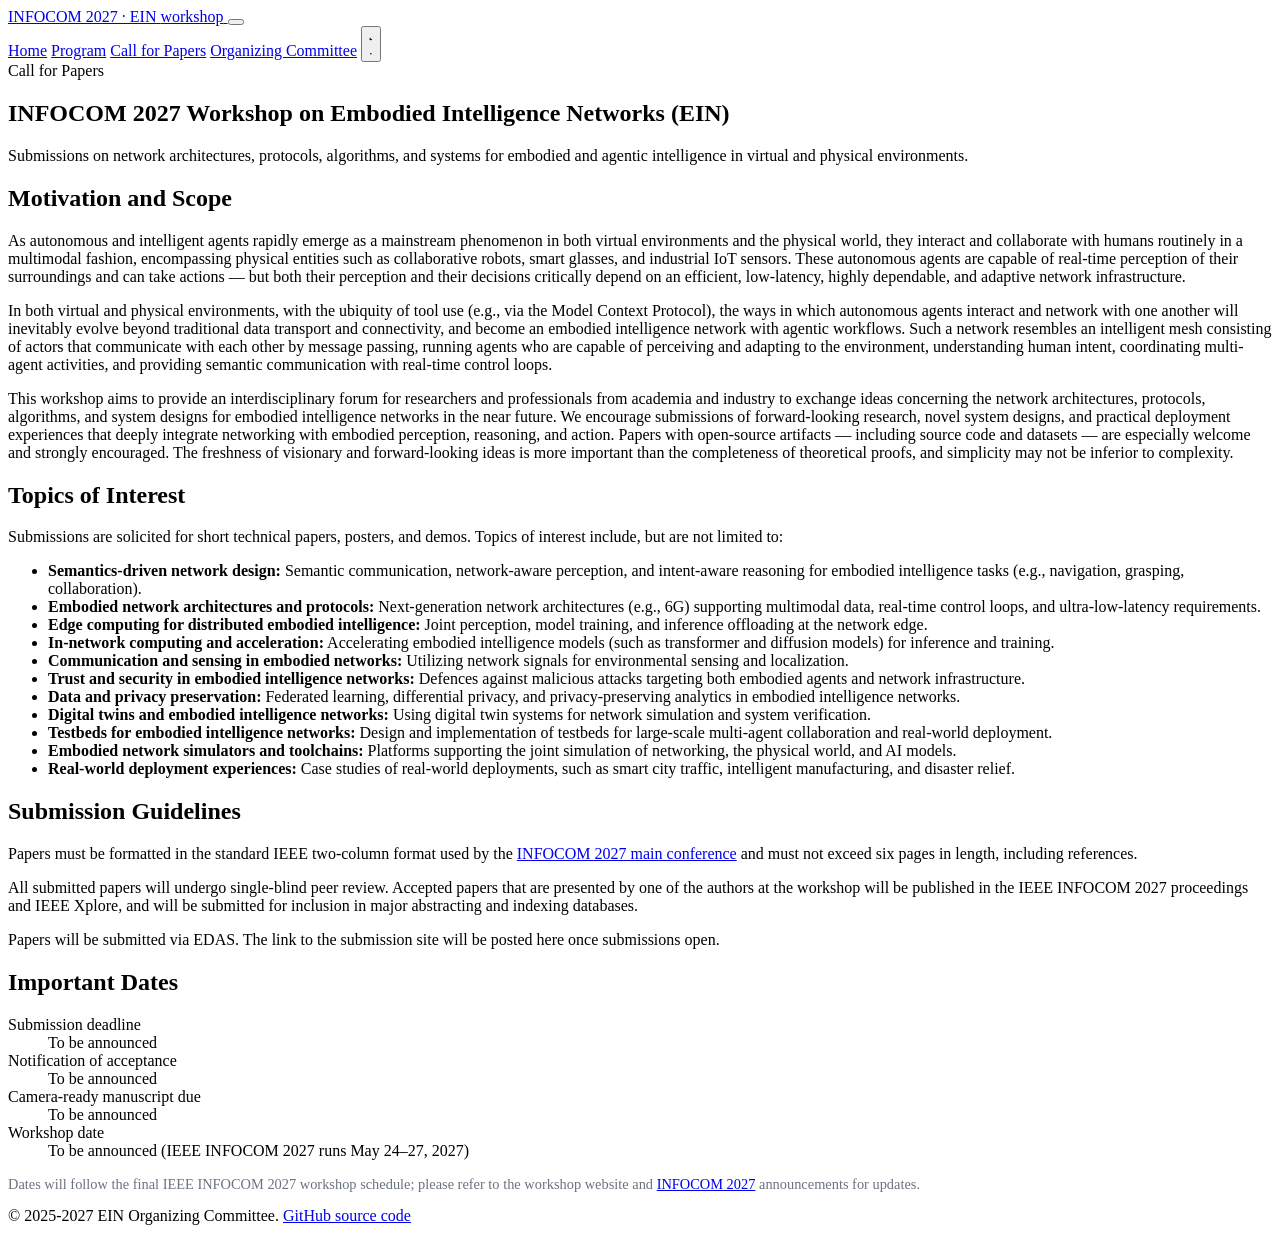
==== cfp.html @ 1b47d412 "Roll the site over to INFOCOM 2027 in Honolulu. Update all pages from INFOCOM 2026 (Tokyo) to INFOCO" ====
<!doctype html>
<html lang="en">
    <head>
        <meta charset="utf-8" />
        <title>
            Call for Papers – INFOCOM 2027 Workshop on Embodied Intelligence Networks (EIN)
        </title>
        <meta name="viewport" content="width=device-width, initial-scale=1" />
        <meta
            name="description"
            content="Call for Papers for the INFOCOM 2027 Workshop on Embodied Intelligence Networks (EIN)."
        />

        <link
            rel="stylesheet"
            href="https://fonts.googleapis.com/css2?family=Source+Serif+4:ital,opsz,wght@0,8..60,200..900;1,8..60,200..900&display=swap"
        />

        <link rel="stylesheet" href="assets/css/styles.css" />
    </head>

    <body>
        <header class="site-header">
            <nav class="nav" data-nav>
                <a href="index.html" class="site-title">
                    INFOCOM 2027 · EIN <span>workshop</span>
                </a>

                <button
                    class="nav-toggle"
                    type="button"
                    aria-label="Toggle navigation"
                    aria-expanded="false"
                    data-nav-toggle
                >
                    <span class="nav-toggle-box" aria-hidden="true">
                        <span class="nav-toggle-line"></span>
                        <span class="nav-toggle-line"></span>
                        <span class="nav-toggle-line"></span>
                    </span>
                </button>

                <div class="nav-links">
                    <a href="index.html" class="nav-link">Home</a>
                    <a href="program.html" class="nav-link">Program</a>
                    <a href="cfp.html" class="nav-link nav-link--active">Call for Papers</a>
                    <a href="committee.html" class="nav-link">Organizing Committee</a>
                    <button
                        class="theme-toggle"
                        type="button"
                        title="Toggle dark mode"
                        aria-label="Toggle dark mode"
                    >
                        <svg
                            class="icon-moon"
                            xmlns="http://www.w3.org/2000/svg"
                            viewBox="0 0 24 24"
                        >
                            <path d="M21 12.79A9 9 0 1 1 11.21 3 7 7 0 0 0 21 12.79z"></path>
                        </svg>
                        <svg
                            class="icon-sun"
                            xmlns="http://www.w3.org/2000/svg"
                            viewBox="0 0 24 24"
                        >
                            <circle cx="12" cy="12" r="5"></circle>
                            <line x1="12" y1="1" x2="12" y2="3"></line>
                            <line x1="12" y1="21" x2="12" y2="23"></line>
                            <line x1="4.22" y1="4.22" x2="5.64" y2="5.64"></line>
                            <line x1="18.36" y1="18.36" x2="19.78" y2="19.78"></line>
                            <line x1="1" y1="12" x2="3" y2="12"></line>
                            <line x1="21" y1="12" x2="23" y2="12"></line>
                            <line x1="4.22" y1="19.78" x2="5.64" y2="18.36"></line>
                            <line x1="18.36" y1="5.64" x2="19.78" y2="4.22"></line>
                        </svg>
                    </button>
                </div>
            </nav>
        </header>

        <main class="page">
            <section class="page-hero page-section page-section--soft">
                <div class="page-kicker">Call for Papers</div>
                <h1 class="page-title">
                    INFOCOM 2027 Workshop on Embodied Intelligence Networks (EIN)
                </h1>
                <p class="page-subtitle">
                    Submissions on network architectures, protocols, algorithms, and systems for
                    embodied and agentic intelligence in virtual and physical environments.
                </p>
            </section>

            <section class="page-section">
                <h2 class="section-title">Motivation and Scope</h2>
                <p>
                    As <span class="highlight">autonomous and intelligent agents</span> rapidly
                    emerge as a mainstream phenomenon in both virtual environments and the physical
                    world, they interact and collaborate with humans routinely in a multimodal
                    fashion, encompassing physical entities such as collaborative robots, smart
                    glasses, and industrial IoT sensors. These autonomous agents are capable of
                    real-time perception of their surroundings and can take actions &mdash; but both
                    their perception and their decisions critically depend on an
                    <span class="highlight"
                        >efficient, low-latency, highly dependable, and adaptive network
                        infrastructure</span
                    >.
                </p>
                <p>
                    In both virtual and physical environments, with the ubiquity of tool use (e.g.,
                    via the Model Context Protocol), the ways in which autonomous agents interact
                    and network with one another will inevitably evolve beyond traditional data
                    transport and connectivity, and become an
                    <span class="highlight">embodied intelligence network</span> with agentic
                    workflows. Such a network resembles an intelligent mesh consisting of actors
                    that communicate with each other by message passing, running agents who are
                    capable of perceiving and adapting to the environment, understanding human
                    intent, coordinating multi-agent activities, and providing semantic
                    communication with real-time control loops.
                </p>
                <p>
                    This workshop aims to provide an interdisciplinary forum for researchers and
                    professionals from academia and industry to exchange ideas concerning the
                    network architectures, protocols, algorithms, and system designs for embodied
                    intelligence networks in the near future. We encourage submissions of
                    forward-looking research, novel system designs, and practical deployment
                    experiences that deeply integrate networking with embodied perception,
                    reasoning, and action. Papers with open-source artifacts &mdash; including
                    source code and datasets &mdash; are especially welcome and strongly encouraged.
                    The freshness of visionary and forward-looking ideas is more important than the
                    completeness of theoretical proofs, and simplicity may not be inferior to
                    complexity.
                </p>
            </section>

            <section class="page-section">
                <h2 class="section-title">Topics of Interest</h2>
                <p>
                    Submissions are solicited for short technical papers, posters, and demos. Topics
                    of interest include, but are not limited to:
                </p>
                <ul>
                    <li>
                        <strong>Semantics-driven network design:</strong> Semantic communication,
                        network-aware perception, and intent-aware reasoning for embodied
                        intelligence tasks (e.g., navigation, grasping, collaboration).
                    </li>
                    <li>
                        <strong>Embodied network architectures and protocols:</strong>
                        Next-generation network architectures (e.g., 6G) supporting multimodal data,
                        real-time control loops, and ultra-low-latency requirements.
                    </li>
                    <li>
                        <strong>Edge computing for distributed embodied intelligence:</strong>
                        Joint perception, model training, and inference offloading at the network
                        edge.
                    </li>
                    <li>
                        <strong>In-network computing and acceleration:</strong>
                        Accelerating embodied intelligence models (such as transformer and diffusion
                        models) for inference and training.
                    </li>
                    <li>
                        <strong>Communication and sensing in embodied networks:</strong>
                        Utilizing network signals for environmental sensing and localization.
                    </li>
                    <li>
                        <strong>Trust and security in embodied intelligence networks:</strong>
                        Defences against malicious attacks targeting both embodied agents and
                        network infrastructure.
                    </li>
                    <li>
                        <strong>Data and privacy preservation:</strong> Federated learning,
                        differential privacy, and privacy-preserving analytics in embodied
                        intelligence networks.
                    </li>
                    <li>
                        <strong>Digital twins and embodied intelligence networks:</strong>
                        Using digital twin systems for network simulation and system verification.
                    </li>
                    <li>
                        <strong>Testbeds for embodied intelligence networks:</strong>
                        Design and implementation of testbeds for large-scale multi-agent
                        collaboration and real-world deployment.
                    </li>
                    <li>
                        <strong>Embodied network simulators and toolchains:</strong>
                        Platforms supporting the joint simulation of networking, the physical world,
                        and AI models.
                    </li>
                    <li>
                        <strong>Real-world deployment experiences:</strong> Case studies of
                        real-world deployments, such as smart city traffic, intelligent
                        manufacturing, and disaster relief.
                    </li>
                </ul>
            </section>

            <section class="page-section">
                <h2 class="section-title">Submission Guidelines</h2>
                <p>
                    Papers must be formatted in the standard IEEE two-column format used by the
                    <a href="https://infocom2027.ieee-infocom.org/submission-guidelines">
                        INFOCOM 2027 main conference</a
                    >
                    and must not exceed six pages in length, including references.
                </p>
                <p>
                    All submitted papers will undergo single-blind peer review. Accepted papers that
                    are presented by one of the authors at the workshop will be published in the
                    IEEE INFOCOM 2027 proceedings and IEEE Xplore, and will be submitted for
                    inclusion in major abstracting and indexing databases.
                </p>
                <p>
                    Papers will be submitted via EDAS. The link to the submission site will be
                    posted here once submissions open.
                </p>
            </section>

            <section class="page-section">
                <h2 class="section-title">Important Dates</h2>
                <dl class="date-grid">
                    <dt>Submission deadline</dt>
                    <dd>To be announced</dd>

                    <dt>Notification of acceptance</dt>
                    <dd>To be announced</dd>

                    <dt>Camera-ready manuscript due</dt>
                    <dd>To be announced</dd>

                    <dt>Workshop date</dt>
                    <dd>To be announced (IEEE INFOCOM 2027 runs May 24–27, 2027)</dd>
                </dl>
                <p style="margin-top: 1rem; font-size: 0.9rem; color: #6b7280">
                    Dates will follow the final IEEE INFOCOM 2027 workshop schedule; please refer
                    to the workshop website and
                    <a href="https://infocom2027.ieee-infocom.org/">INFOCOM 2027</a>
                    announcements for updates.
                </p>
            </section>
        </main>

        <footer class="site-footer">
            &copy; 2025-2027 EIN Organizing Committee.
            <a href="https://github.com/chapter09/infocom27-ein">GitHub source code</a>
        </footer>

        <script defer src="assets/js/main.js"></script>
    </body>
</html>
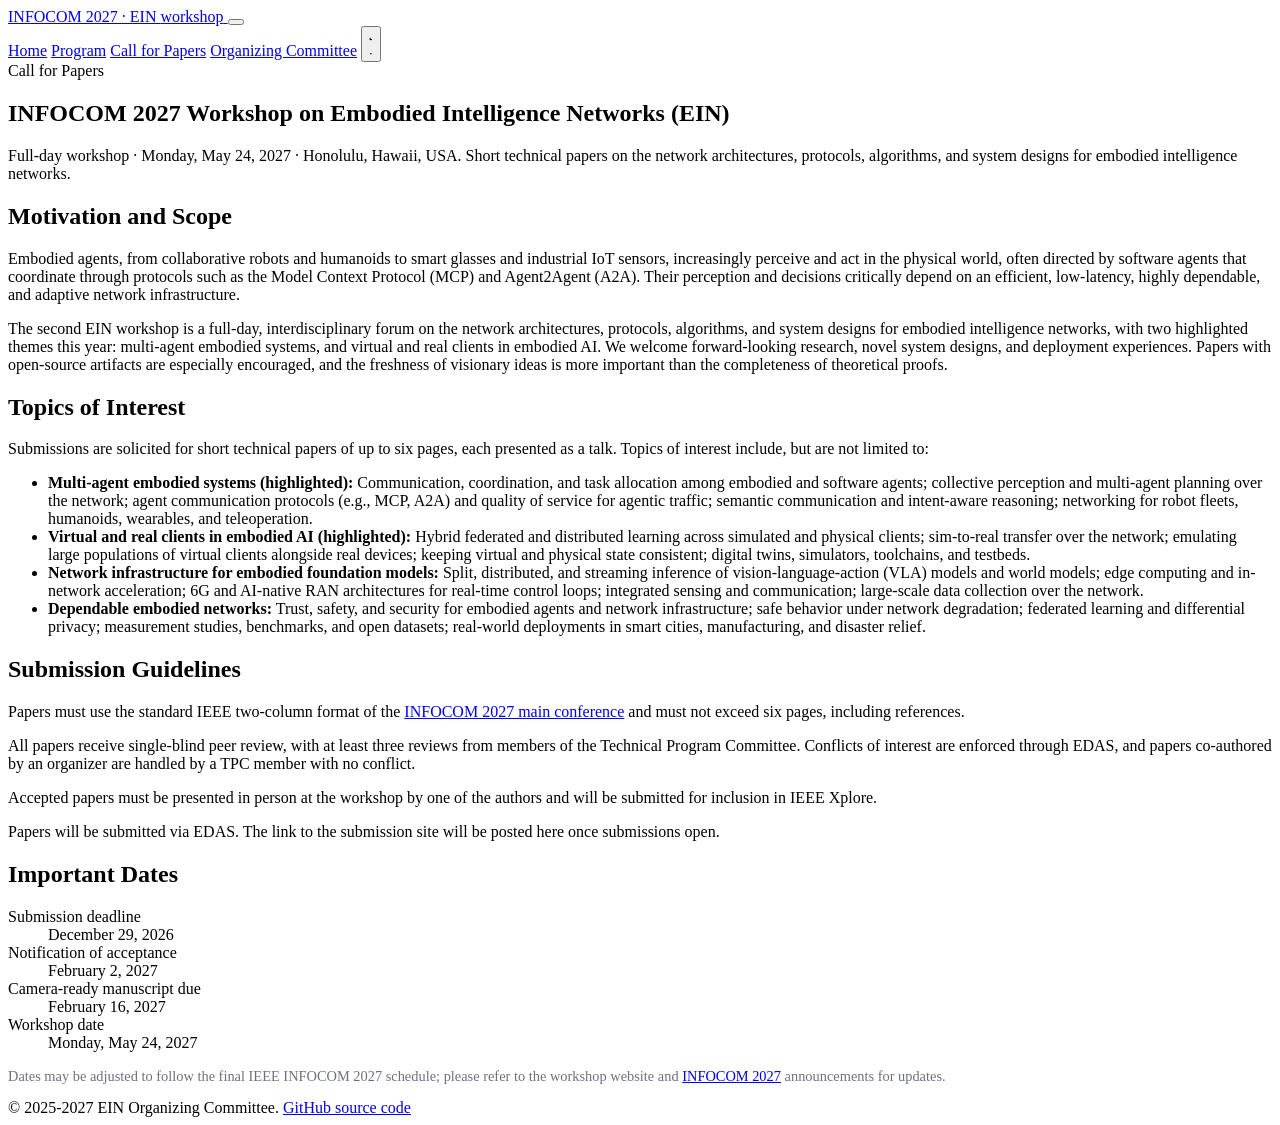
==== commit e39b87b8: "Update the site to the EIN 2027 workshop proposal. Rewrite the homepage and call for papers around t" ====
--- a/cfp.html
+++ b/cfp.html
@@ -85,112 +85,73 @@
                     INFOCOM 2027 Workshop on Embodied Intelligence Networks (EIN)
                 </h1>
                 <p class="page-subtitle">
-                    Submissions on network architectures, protocols, algorithms, and systems for
-                    embodied and agentic intelligence in virtual and physical environments.
+                    Full-day workshop · Monday, May 24, 2027 · Honolulu, Hawaii, USA. Short
+                    technical papers on the network architectures, protocols, algorithms, and system
+                    designs for embodied intelligence networks.
                 </p>
             </section>
 
             <section class="page-section">
                 <h2 class="section-title">Motivation and Scope</h2>
                 <p>
-                    As <span class="highlight">autonomous and intelligent agents</span> rapidly
-                    emerge as a mainstream phenomenon in both virtual environments and the physical
-                    world, they interact and collaborate with humans routinely in a multimodal
-                    fashion, encompassing physical entities such as collaborative robots, smart
-                    glasses, and industrial IoT sensors. These autonomous agents are capable of
-                    real-time perception of their surroundings and can take actions &mdash; but both
-                    their perception and their decisions critically depend on an
+                    Embodied agents, from collaborative robots and humanoids to smart glasses and
+                    industrial IoT sensors, increasingly perceive and act in the physical world,
+                    often directed by software agents that coordinate through protocols such as the
+                    Model Context Protocol (MCP) and Agent2Agent (A2A). Their perception and
+                    decisions critically depend on an
                     <span class="highlight"
                         >efficient, low-latency, highly dependable, and adaptive network
                         infrastructure</span
                     >.
                 </p>
                 <p>
-                    In both virtual and physical environments, with the ubiquity of tool use (e.g.,
-                    via the Model Context Protocol), the ways in which autonomous agents interact
-                    and network with one another will inevitably evolve beyond traditional data
-                    transport and connectivity, and become an
-                    <span class="highlight">embodied intelligence network</span> with agentic
-                    workflows. Such a network resembles an intelligent mesh consisting of actors
-                    that communicate with each other by message passing, running agents who are
-                    capable of perceiving and adapting to the environment, understanding human
-                    intent, coordinating multi-agent activities, and providing semantic
-                    communication with real-time control loops.
-                </p>
-                <p>
-                    This workshop aims to provide an interdisciplinary forum for researchers and
-                    professionals from academia and industry to exchange ideas concerning the
-                    network architectures, protocols, algorithms, and system designs for embodied
-                    intelligence networks in the near future. We encourage submissions of
-                    forward-looking research, novel system designs, and practical deployment
-                    experiences that deeply integrate networking with embodied perception,
-                    reasoning, and action. Papers with open-source artifacts &mdash; including
-                    source code and datasets &mdash; are especially welcome and strongly encouraged.
-                    The freshness of visionary and forward-looking ideas is more important than the
-                    completeness of theoretical proofs, and simplicity may not be inferior to
-                    complexity.
+                    The second EIN workshop is a full-day, interdisciplinary forum on the network
+                    architectures, protocols, algorithms, and system designs for embodied
+                    intelligence networks, with two highlighted themes this year:
+                    <span class="highlight">multi-agent embodied systems</span>, and
+                    <span class="highlight">virtual and real clients in embodied AI</span>. We
+                    welcome forward-looking research, novel system designs, and deployment
+                    experiences. Papers with open-source artifacts are especially encouraged, and
+                    the freshness of visionary ideas is more important than the completeness of
+                    theoretical proofs.
                 </p>
             </section>
 
             <section class="page-section">
                 <h2 class="section-title">Topics of Interest</h2>
                 <p>
-                    Submissions are solicited for short technical papers, posters, and demos. Topics
-                    of interest include, but are not limited to:
+                    Submissions are solicited for short technical papers of up to six pages, each
+                    presented as a talk. Topics of interest include, but are not limited to:
                 </p>
                 <ul>
                     <li>
-                        <strong>Semantics-driven network design:</strong> Semantic communication,
-                        network-aware perception, and intent-aware reasoning for embodied
-                        intelligence tasks (e.g., navigation, grasping, collaboration).
-                    </li>
-                    <li>
-                        <strong>Embodied network architectures and protocols:</strong>
-                        Next-generation network architectures (e.g., 6G) supporting multimodal data,
-                        real-time control loops, and ultra-low-latency requirements.
-                    </li>
-                    <li>
-                        <strong>Edge computing for distributed embodied intelligence:</strong>
-                        Joint perception, model training, and inference offloading at the network
-                        edge.
-                    </li>
-                    <li>
-                        <strong>In-network computing and acceleration:</strong>
-                        Accelerating embodied intelligence models (such as transformer and diffusion
-                        models) for inference and training.
-                    </li>
-                    <li>
-                        <strong>Communication and sensing in embodied networks:</strong>
-                        Utilizing network signals for environmental sensing and localization.
-                    </li>
-                    <li>
-                        <strong>Trust and security in embodied intelligence networks:</strong>
-                        Defences against malicious attacks targeting both embodied agents and
-                        network infrastructure.
-                    </li>
-                    <li>
-                        <strong>Data and privacy preservation:</strong> Federated learning,
-                        differential privacy, and privacy-preserving analytics in embodied
-                        intelligence networks.
-                    </li>
-                    <li>
-                        <strong>Digital twins and embodied intelligence networks:</strong>
-                        Using digital twin systems for network simulation and system verification.
-                    </li>
-                    <li>
-                        <strong>Testbeds for embodied intelligence networks:</strong>
-                        Design and implementation of testbeds for large-scale multi-agent
-                        collaboration and real-world deployment.
-                    </li>
-                    <li>
-                        <strong>Embodied network simulators and toolchains:</strong>
-                        Platforms supporting the joint simulation of networking, the physical world,
-                        and AI models.
-                    </li>
-                    <li>
-                        <strong>Real-world deployment experiences:</strong> Case studies of
-                        real-world deployments, such as smart city traffic, intelligent
-                        manufacturing, and disaster relief.
+                        <strong>Multi-agent embodied systems (highlighted):</strong> Communication,
+                        coordination, and task allocation among embodied and software agents;
+                        collective perception and multi-agent planning over the network; agent
+                        communication protocols (e.g., MCP, A2A) and quality of service for agentic
+                        traffic; semantic communication and intent-aware reasoning; networking for
+                        robot fleets, humanoids, wearables, and teleoperation.
+                    </li>
+                    <li>
+                        <strong>Virtual and real clients in embodied AI (highlighted):</strong>
+                        Hybrid federated and distributed learning across simulated and physical
+                        clients; sim-to-real transfer over the network; emulating large populations
+                        of virtual clients alongside real devices; keeping virtual and physical state
+                        consistent; digital twins, simulators, toolchains, and testbeds.
+                    </li>
+                    <li>
+                        <strong>Network infrastructure for embodied foundation models:</strong>
+                        Split, distributed, and streaming inference of vision-language-action (VLA)
+                        models and world models; edge computing and in-network acceleration; 6G and
+                        AI-native RAN architectures for real-time control loops; integrated sensing
+                        and communication; large-scale data collection over the network.
+                    </li>
+                    <li>
+                        <strong>Dependable embodied networks:</strong> Trust, safety, and security
+                        for embodied agents and network infrastructure; safe behavior under network
+                        degradation; federated learning and differential privacy; measurement
+                        studies, benchmarks, and open datasets; real-world deployments in smart
+                        cities, manufacturing, and disaster relief.
                     </li>
                 </ul>
             </section>
@@ -198,17 +159,21 @@
             <section class="page-section">
                 <h2 class="section-title">Submission Guidelines</h2>
                 <p>
-                    Papers must be formatted in the standard IEEE two-column format used by the
+                    Papers must use the standard IEEE two-column format of the
                     <a href="https://infocom2027.ieee-infocom.org/submission-guidelines">
                         INFOCOM 2027 main conference</a
                     >
-                    and must not exceed six pages in length, including references.
-                </p>
-                <p>
-                    All submitted papers will undergo single-blind peer review. Accepted papers that
-                    are presented by one of the authors at the workshop will be published in the
-                    IEEE INFOCOM 2027 proceedings and IEEE Xplore, and will be submitted for
-                    inclusion in major abstracting and indexing databases.
+                    and must not exceed six pages, including references.
+                </p>
+                <p>
+                    All papers receive single-blind peer review, with at least three reviews from
+                    members of the Technical Program Committee. Conflicts of interest are enforced
+                    through EDAS, and papers co-authored by an organizer are handled by a TPC member
+                    with no conflict.
+                </p>
+                <p>
+                    Accepted papers must be presented in person at the workshop by one of the
+                    authors and will be submitted for inclusion in IEEE Xplore.
                 </p>
                 <p>
                     Papers will be submitted via EDAS. The link to the submission site will be
@@ -220,20 +185,20 @@
                 <h2 class="section-title">Important Dates</h2>
                 <dl class="date-grid">
                     <dt>Submission deadline</dt>
-                    <dd>To be announced</dd>
+                    <dd>December 29, 2026</dd>
 
                     <dt>Notification of acceptance</dt>
-                    <dd>To be announced</dd>
+                    <dd>February 2, 2027</dd>
 
                     <dt>Camera-ready manuscript due</dt>
-                    <dd>To be announced</dd>
+                    <dd>February 16, 2027</dd>
 
                     <dt>Workshop date</dt>
-                    <dd>To be announced (IEEE INFOCOM 2027 runs May 24–27, 2027)</dd>
+                    <dd>Monday, May 24, 2027</dd>
                 </dl>
                 <p style="margin-top: 1rem; font-size: 0.9rem; color: #6b7280">
-                    Dates will follow the final IEEE INFOCOM 2027 workshop schedule; please refer
-                    to the workshop website and
+                    Dates may be adjusted to follow the final IEEE INFOCOM 2027 schedule; please
+                    refer to the workshop website and
                     <a href="https://infocom2027.ieee-infocom.org/">INFOCOM 2027</a>
                     announcements for updates.
                 </p>
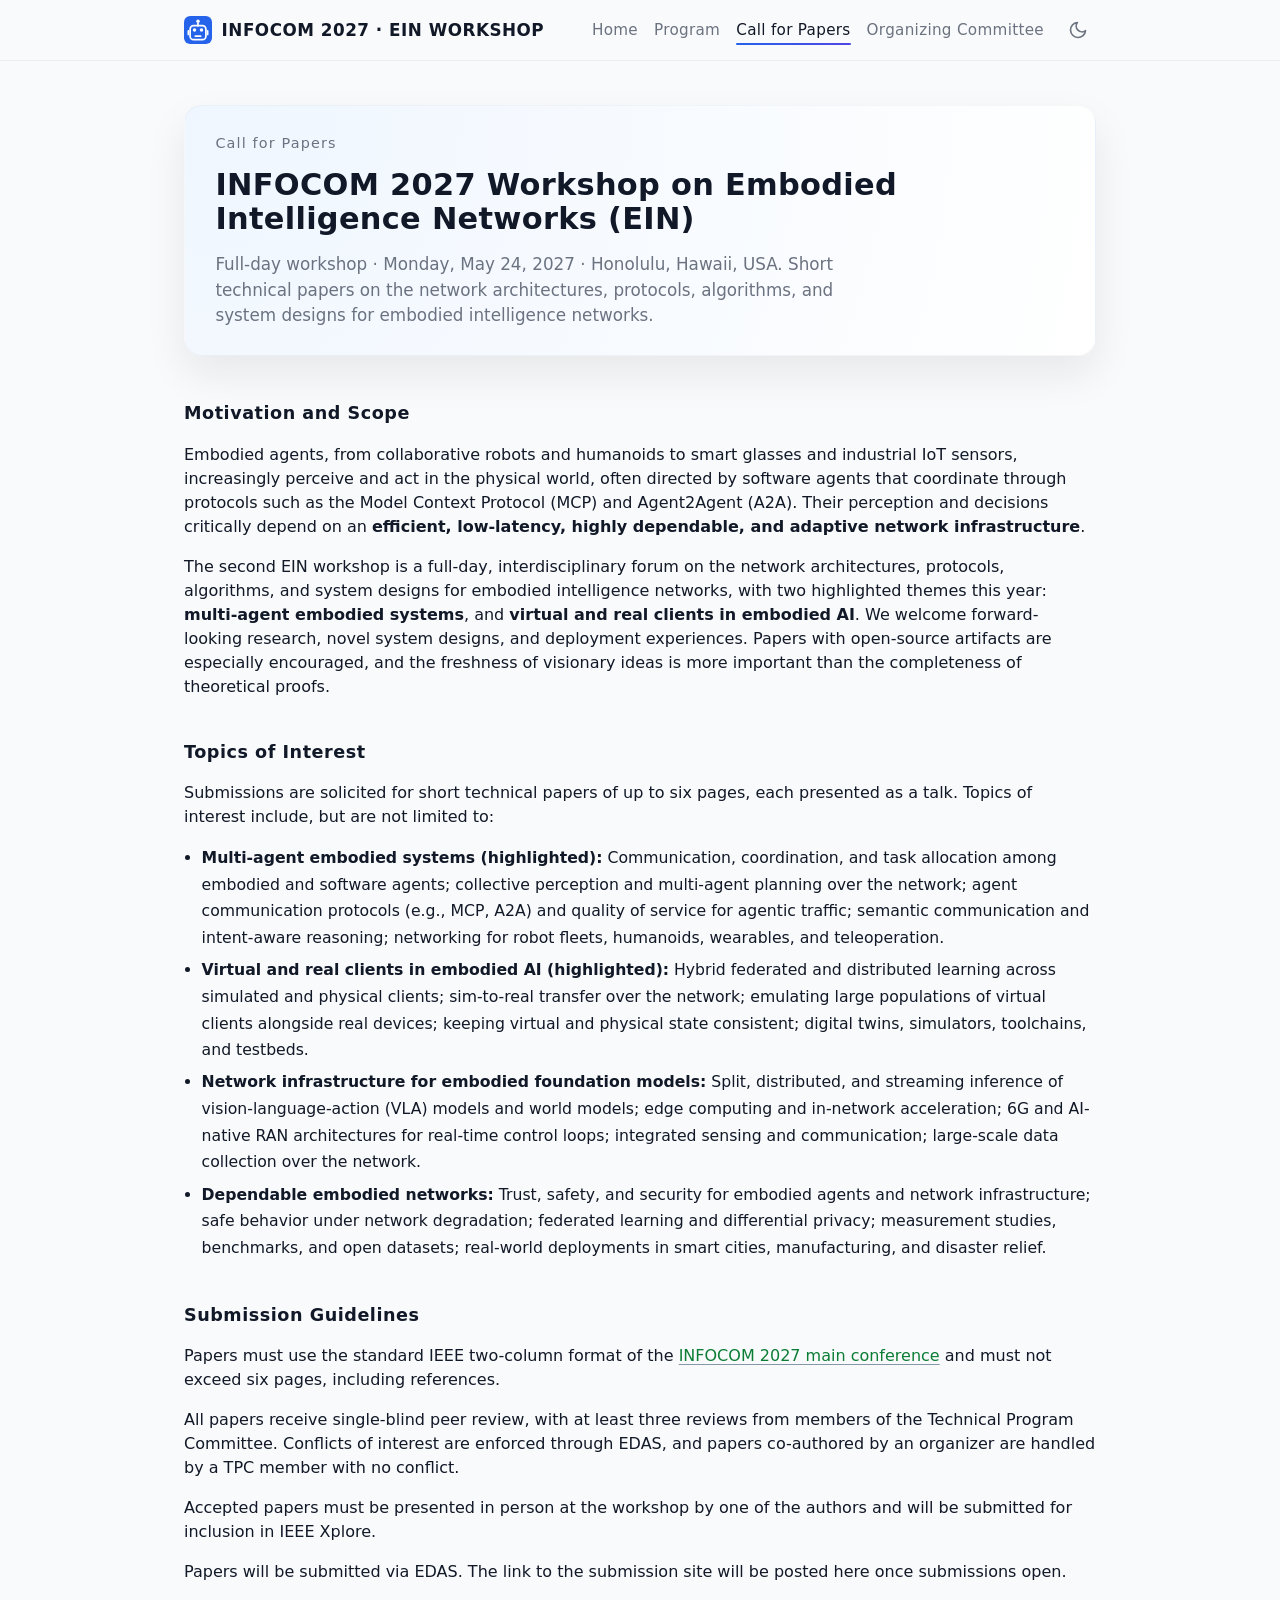
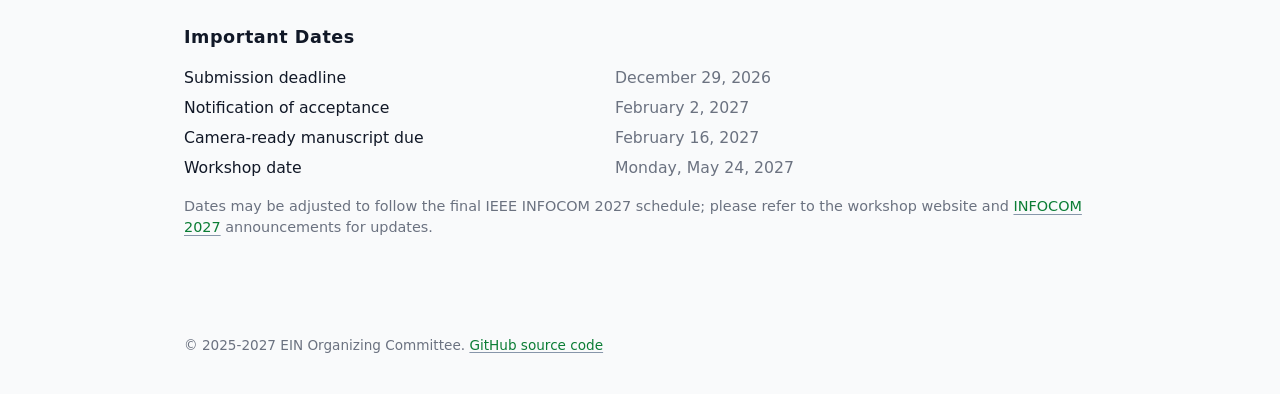
==== commit c7834ed1: "Add the EIN robot logo, header mark, and Safari-ready favicons. The logo is a simple line-drawn robo" ====
--- a/cfp.html
+++ b/cfp.html
@@ -6,6 +6,11 @@
             Call for Papers – INFOCOM 2027 Workshop on Embodied Intelligence Networks (EIN)
         </title>
         <meta name="viewport" content="width=device-width, initial-scale=1" />
+        <link rel="icon" type="image/png" sizes="32x32" href="assets/icons/favicon-32x32.png" />
+        <link rel="icon" type="image/png" sizes="16x16" href="assets/icons/favicon-16x16.png" />
+        <link rel="icon" type="image/svg+xml" href="assets/icons/logo.svg" />
+        <link rel="apple-touch-icon" sizes="180x180" href="apple-touch-icon.png" />
+        <link rel="mask-icon" href="assets/icons/safari-pinned-tab.svg" color="#2563eb" />
         <meta
             name="description"
             content="Call for Papers for the INFOCOM 2027 Workshop on Embodied Intelligence Networks (EIN)."
@@ -23,7 +28,14 @@
         <header class="site-header">
             <nav class="nav" data-nav>
                 <a href="index.html" class="site-title">
-                    INFOCOM 2027 · EIN <span>workshop</span>
+                    <img
+                        src="assets/icons/logo.svg"
+                        alt=""
+                        class="site-logo"
+                        width="28"
+                        height="28"
+                    />
+                    <span>INFOCOM 2027 · EIN workshop</span>
                 </a>
 
                 <button
--- a/assets/css/styles.css
+++ b/assets/css/styles.css
@@ -0,0 +1,737 @@
+:root {
+    --bg: #f9fafb;
+    --bg-elevated: #ffffff;
+    --text: #111827;
+    --muted: #6b7280;
+    --accent: #2563eb;
+    --accent-soft: #eff6ff;
+    --border-subtle: rgba(15, 23, 42, 0.06);
+    --shadow-soft: 0 18px 40px rgba(15, 23, 42, 0.08);
+    --radius-lg: 18px;
+    --link-color: #0b7d35;
+    /* rich forest green */
+    --link-hover-color: #075b27;
+    /* deeper shade on hover */
+    --header-bg: rgba(249, 250, 251, 0.92);
+    --mobile-nav-bg: rgba(249, 250, 251, 0.98);
+}
+
+[data-theme="dark"] {
+    --bg: #0f172a;
+    --bg-elevated: #1e293b;
+    --text: #f3f4f6;
+    --muted: #9ca3af;
+    --accent: #60a5fa;
+    --accent-soft: rgba(37, 99, 235, 0.15);
+    --border-subtle: rgba(255, 255, 255, 0.1);
+    --shadow-soft: 0 18px 40px rgba(0, 0, 0, 0.4);
+    --link-color: #4ade80;
+    --link-hover-color: #22c55e;
+    --header-bg: rgba(15, 23, 42, 0.92);
+    --mobile-nav-bg: rgba(15, 23, 42, 0.98);
+}
+
+*,
+*::before,
+*::after {
+    box-sizing: border-box;
+}
+
+html {
+    font-size: 16px;
+    scroll-behavior: smooth;
+}
+
+body {
+    margin: 0;
+    font-family:
+        "Inter",
+        system-ui,
+        -apple-system,
+        BlinkMacSystemFont,
+        "Segoe UI",
+        sans-serif;
+    color: var(--text);
+    background-color: var(--bg);
+    text-rendering: optimizeLegibility;
+    -webkit-font-smoothing: antialiased;
+}
+
+/* Header & navigation */
+
+.site-header {
+    position: sticky;
+    top: 0;
+    z-index: 100;
+    backdrop-filter: blur(14px);
+    background-color: var(--header-bg);
+    border-bottom: 1px solid var(--border-subtle);
+}
+
+.nav {
+    max-width: 960px;
+    margin: 0 auto;
+    padding: 0.75rem 1.5rem;
+    display: flex;
+    align-items: center;
+    justify-content: space-between;
+    gap: 1.25rem;
+}
+
+.site-title {
+    font-size: 1.05rem;
+    font-weight: 600;
+    letter-spacing: 0.03em;
+    text-transform: uppercase;
+    color: var(--text);
+    white-space: nowrap;
+}
+
+.site-title {
+    font-size: 1.05rem;
+    font-weight: 600;
+    letter-spacing: 0.03em;
+    color: var(--text);
+    white-space: nowrap;
+    text-decoration: none;
+    /* remove underline for the title */
+    display: inline-flex;
+    align-items: center;
+    gap: 0.6rem;
+}
+
+.site-logo {
+    display: block;
+    flex: none;
+    width: 28px;
+    height: 28px;
+}
+
+/* Keep the logo, title, and menu button on one row on phones; the title
+   wraps to two lines only on the narrowest screens. */
+@media (max-width: 720px) {
+    .nav {
+        gap: 0.75rem;
+    }
+
+    .site-title {
+        font-size: 0.9rem;
+        letter-spacing: 0.02em;
+        gap: 0.5rem;
+        white-space: normal;
+        line-height: 1.25;
+    }
+
+    .site-logo {
+        width: 24px;
+        height: 24px;
+    }
+}
+
+.site-title:hover,
+.site-title:focus-visible {
+    text-decoration: none;
+    /* keep it off on hover/focus too */
+    color: var(--text);
+    /* optional: don’t change color */
+}
+
+.nav-links {
+    display: flex;
+    align-items: center;
+    gap: 1rem;
+}
+
+.nav-link {
+    position: relative;
+    display: inline-flex;
+    align-items: center;
+    padding: 0.25rem 0;
+    font-size: 0.95rem;
+    text-decoration: none;
+    color: var(--muted);
+    letter-spacing: 0.02em;
+}
+
+.nav-link::after {
+    content: "";
+    position: absolute;
+    left: 0;
+    right: 0;
+    bottom: -0.15rem;
+    height: 2px;
+    border-radius: 999px;
+    background: linear-gradient(90deg, var(--accent), #4f46e5);
+    transform: scaleX(0);
+    transform-origin: center;
+    opacity: 0;
+    transition:
+        transform 160ms ease-out,
+        opacity 160ms ease-out;
+}
+
+.nav-link:hover,
+.nav-link:focus-visible {
+    color: var(--text);
+}
+
+.nav-link:hover::after,
+.nav-link:focus-visible::after,
+.nav-link--active::after {
+    transform: scaleX(1);
+    opacity: 1;
+}
+
+.nav-link--active {
+    color: var(--text);
+}
+
+/* Mobile nav toggle */
+
+.nav-toggle {
+    display: none;
+    border: 0;
+    background: transparent;
+    padding: 0.4rem;
+    border-radius: 999px;
+    cursor: pointer;
+}
+
+.nav-toggle-box {
+    width: 1.25rem;
+    height: 1.25rem;
+    position: relative;
+}
+
+.nav-toggle-line {
+    position: absolute;
+    left: 0;
+    right: 0;
+    height: 1.5px;
+    border-radius: 999px;
+    background: var(--text);
+    transform-origin: center;
+    transition:
+        transform 200ms ease,
+        opacity 200ms ease,
+        top 200ms ease,
+        bottom 200ms ease;
+}
+
+.nav-toggle-line:nth-child(1) {
+    top: 0.2rem;
+}
+
+.nav-toggle-line:nth-child(2) {
+    top: 0.6rem;
+}
+
+.nav-toggle-line:nth-child(3) {
+    bottom: 0.2rem;
+}
+
+.nav.is-open .nav-toggle-line:nth-child(1) {
+    top: 0.6rem;
+    transform: rotate(45deg);
+}
+
+.nav.is-open .nav-toggle-line:nth-child(2) {
+    opacity: 0;
+}
+
+.nav.is-open .nav-toggle-line:nth-child(3) {
+    bottom: 0.6rem;
+    transform: rotate(-45deg);
+}
+
+/* Page layout */
+
+.page {
+    max-width: 960px;
+    margin: 0 auto;
+    padding: 2.75rem 1.5rem 3.5rem;
+}
+
+/* small label above the page title, in normal case */
+.page-kicker {
+    font-size: 0.9rem;
+    /* removed text-transform: uppercase; */
+    letter-spacing: 0.08em;
+    color: var(--muted);
+    margin-bottom: 0.85rem;
+}
+
+.page-title {
+    font-size: clamp(1.4rem, 3vw, 1.9rem);
+    line-height: 1.12;
+    letter-spacing: 0.01em;
+    margin: 0;
+}
+
+.page-subtitle {
+    max-width: 40rem;
+    margin-top: 1rem;
+    font-size: 1.05rem;
+    color: var(--muted);
+}
+
+/* Sections */
+
+.page-section {
+    margin-bottom: 2.5rem;
+    padding: 1.7rem 1.9rem;
+    border-radius: var(--radius-lg);
+    background-color: var(--bg-elevated);
+    box-shadow: var(--shadow-soft);
+    border: 1px solid rgba(15, 23, 42, 0.03);
+}
+
+.section-title {
+    margin: 0 0 1rem;
+    font-size: 1.1rem;
+    /* removed text-transform: uppercase; */
+    letter-spacing: 0.03em;
+    color: var(--text);
+}
+
+/* Sections: no bordered card by default */
+.page-section {
+    margin-bottom: 2.5rem;
+    padding: 0;
+    /* no inner padding from the card */
+    border-radius: 0;
+    background-color: transparent;
+    box-shadow: none;
+    border: 0;
+    line-height: 1.5;
+}
+
+/* Keep the hero as a single soft card at the top */
+.page-hero {
+    margin-bottom: 2.75rem;
+    padding: 1.7rem 1.9rem;
+    border-radius: var(--radius-lg);
+    background-color: var(--bg-elevated);
+    box-shadow: var(--shadow-soft);
+    border: 1px solid rgba(15, 23, 42, 0.03);
+}
+
+/* Soft gradient overlay for the hero card */
+.page-section--soft {
+    background: radial-gradient(circle at top left,
+            var(--accent-soft),
+            var(--bg-elevated));
+}
+
+.page-section p:last-child {
+    margin-bottom: 0;
+}
+
+.page-image {
+    width: 100%;
+    height: auto;
+    display: block;
+    border-radius: var(--radius-lg);
+    margin-bottom: 1.5rem;
+}
+
+.page-section ul {
+    margin: 0.6rem 0 0.4rem 1.1rem;
+    padding: 0;
+    font-size: 0.98rem;
+    line-height: 1.7;
+}
+
+.page-section li+li {
+    margin-top: 0.35rem;
+}
+
+.highlight {
+    font-weight: 600;
+}
+
+/* Dates */
+
+.date-grid {
+    display: grid;
+    grid-template-columns: minmax(0, 1.1fr) minmax(0, 1.3fr);
+    gap: 0.4rem 1.5rem;
+    font-size: 0.98rem;
+}
+
+.date-grid dt {
+    font-weight: 500;
+}
+
+.date-grid dd {
+    margin: 0;
+    color: var(--muted);
+}
+
+/* Committees */
+
+.committee-role {
+    font-weight: 600;
+    margin-top: 1.1rem;
+    margin-bottom: 0.4rem;
+}
+
+.page-section .committee-list {
+    margin: 0;
+    padding-left: 1.1rem;
+    list-style: none;
+}
+
+.page-section .committee-list li {
+    margin-bottom: 0.3rem;
+}
+
+.committee-affiliation {
+    color: var(--muted);
+}
+
+/* Links */
+
+a {
+    color: var(--link-color);
+    text-decoration-color: rgba(22, 53, 91, 0.5);
+    /* subtle underline if used */
+    text-underline-offset: 0.18em;
+}
+
+a:hover,
+a:focus {
+    color: var(--link-hover-color);
+}
+
+a:focus-visible {
+    text-decoration-thickness: 2px;
+}
+
+/* Subtle animations */
+
+@keyframes fadeInUp {
+    from {
+        opacity: 0;
+        transform: translateY(6px);
+    }
+
+    to {
+        opacity: 1;
+        transform: translateY(0);
+    }
+}
+
+.page-hero,
+.page-section {
+    animation: fadeInUp 360ms ease-out both;
+}
+
+.page-section:nth-of-type(2) {
+    animation-delay: 80ms;
+}
+
+.page-section:nth-of-type(3) {
+    animation-delay: 140ms;
+}
+
+.page-section:nth-of-type(4) {
+    animation-delay: 200ms;
+}
+
+@media (prefers-reduced-motion: reduce) {
+    * {
+        animation: none;
+        scroll-behavior: auto;
+        transition: none;
+    }
+}
+
+/* Responsive adjustments */
+
+@media (max-width: 720px) {
+    .nav {
+        align-items: center;
+    }
+
+    .nav-links {
+        position: absolute;
+        top: 100%;
+        right: 0;
+        left: 0;
+        margin: 0;
+        padding: 0.35rem 1.35rem 0.85rem;
+        flex-direction: column;
+        align-items: flex-start;
+        background-color: var(--mobile-nav-bg);
+        border-bottom: 1px solid var(--border-subtle);
+        transform-origin: top;
+        transform: scaleY(0.9);
+        opacity: 0;
+        pointer-events: none;
+        transition:
+            opacity 160ms ease-out,
+            transform 160ms ease-out;
+    }
+
+    .nav.is-open .nav-links {
+        opacity: 1;
+        transform: scaleY(1);
+        pointer-events: auto;
+    }
+
+    .nav-toggle {
+        display: inline-flex;
+    }
+
+    .page {
+        padding-top: 2.25rem;
+    }
+
+    .page-section {
+        padding: 1.3rem 1.35rem;
+    }
+
+    .date-grid {
+        grid-template-columns: 1fr;
+    }
+}
+
+/* Footer */
+
+.site-footer {
+    max-width: 960px;
+    margin: 0 auto;
+    padding: 0 1.5rem 2.4rem;
+    line-height: 1.5;
+    font-size: 0.85rem;
+    color: var(--muted);
+}
+
+/* Theme toggle */
+.theme-toggle {
+    background: transparent;
+    border: 0;
+    cursor: pointer;
+    padding: 0.5rem;
+    color: var(--muted);
+    border-radius: 50%;
+    display: flex;
+    align-items: center;
+    justify-content: center;
+    transition: color 0.2s, background-color 0.2s;
+}
+
+.theme-toggle:hover {
+    color: var(--text);
+    background-color: var(--border-subtle);
+}
+
+.theme-toggle svg {
+    width: 1.25rem;
+    height: 1.25rem;
+    fill: none;
+    stroke: currentColor;
+    stroke-width: 2;
+    stroke-linecap: round;
+    stroke-linejoin: round;
+}
+
+/* Hide sun icon in light mode, hide moon icon in dark mode */
+[data-theme="dark"] .icon-moon {
+    display: none;
+}
+
+[data-theme="light"] .icon-sun,
+:root:not([data-theme="dark"]) .icon-sun {
+    display: none;
+}
+
+/* Program page */
+
+.program-meta {
+    display: grid;
+    grid-template-columns: repeat(auto-fit, minmax(220px, 1fr));
+    gap: 1rem;
+    margin-top: 1.25rem;
+}
+
+.program-meta-card {
+    padding: 1rem 1.1rem;
+    border: 1px solid var(--border-subtle);
+    border-radius: 14px;
+    background: var(--bg-elevated);
+}
+
+.program-meta-card strong {
+    display: block;
+    margin-bottom: 0.35rem;
+    font-size: 0.92rem;
+}
+
+.program-downloads {
+    display: flex;
+    flex-wrap: wrap;
+    gap: 0.85rem;
+    margin-top: 1.25rem;
+}
+
+.program-download-link {
+    display: inline-flex;
+    flex: 1 1 240px;
+    align-items: center;
+    justify-content: center;
+    min-height: 2.75rem;
+    padding: 0.75rem 1rem;
+    border: 1px solid transparent;
+    border-radius: 14px;
+    background: linear-gradient(135deg, var(--accent), #4f46e5);
+    box-shadow: var(--shadow-soft);
+    color: #ffffff;
+    font-size: 0.95rem;
+    font-weight: 700;
+    letter-spacing: 0.01em;
+    text-decoration: none;
+    transition:
+        transform 160ms ease,
+        box-shadow 160ms ease,
+        opacity 160ms ease;
+}
+
+.program-download-link:hover,
+.program-download-link:focus-visible {
+    transform: translateY(-1px);
+    box-shadow: 0 20px 32px rgba(37, 99, 235, 0.22);
+    opacity: 0.96;
+}
+
+.program-download-link--secondary {
+    background: var(--bg-elevated);
+    border-color: var(--border-subtle);
+    color: var(--text);
+    box-shadow: none;
+}
+
+.program-download-link--secondary:hover,
+.program-download-link--secondary:focus-visible {
+    box-shadow: 0 14px 26px rgba(15, 23, 42, 0.08);
+}
+
+.program-list {
+    display: grid;
+    gap: 1rem;
+}
+
+.program-item {
+    display: grid;
+    grid-template-columns: 150px 1fr;
+    gap: 1rem;
+    align-items: start;
+    padding: 1rem 0 1.1rem;
+    border-top: 1px solid var(--border-subtle);
+}
+
+.program-item:first-child {
+    border-top: 0;
+    padding-top: 0;
+}
+
+.program-time {
+    font-weight: 600;
+    color: var(--text);
+    letter-spacing: 0.01em;
+}
+
+.program-card {
+    padding: 1rem 1.1rem;
+    border-radius: 16px;
+    background: linear-gradient(
+        180deg,
+        var(--bg-elevated),
+        color-mix(in srgb, var(--accent-soft) 22%, var(--bg-elevated))
+    );
+    border: 1px solid var(--border-subtle);
+}
+
+.program-card h3,
+.program-card h4 {
+    margin: 0;
+}
+
+.program-card p {
+    margin: 0.55rem 0 0;
+}
+
+.program-label {
+    display: inline-flex;
+    align-items: center;
+    gap: 0.45rem;
+    margin-bottom: 0.55rem;
+    font-size: 0.78rem;
+    font-weight: 700;
+    letter-spacing: 0.08em;
+    text-transform: uppercase;
+    color: var(--accent);
+}
+
+.program-session-note {
+    color: var(--muted);
+}
+
+.program-authors {
+    color: var(--muted);
+    font-size: 0.95rem;
+}
+
+.program-details {
+    margin-top: 0.8rem;
+    border-top: 1px solid var(--border-subtle);
+    padding-top: 0.8rem;
+}
+
+.program-details summary {
+    display: inline-flex;
+    align-items: center;
+    gap: 0.5rem;
+    cursor: pointer;
+    list-style: none;
+    font-weight: 600;
+}
+
+.program-details summary::-webkit-details-marker {
+    display: none;
+}
+
+.program-chevron {
+    width: 1rem;
+    height: 1rem;
+    color: var(--muted);
+    transition: transform 180ms ease;
+    flex: 0 0 auto;
+}
+
+.program-details[open] .program-chevron {
+    transform: rotate(180deg);
+}
+
+.program-abstract {
+    margin-top: 0.7rem;
+    color: var(--muted);
+}
+
+.program-break .program-card,
+.program-keynote .program-card,
+.program-opening .program-card {
+    background: var(--accent-soft);
+}
+
+@media (max-width: 720px) {
+    .program-item {
+        grid-template-columns: 1fr;
+        gap: 0.6rem;
+    }
+
+    .program-time {
+        font-size: 0.95rem;
+    }
+}
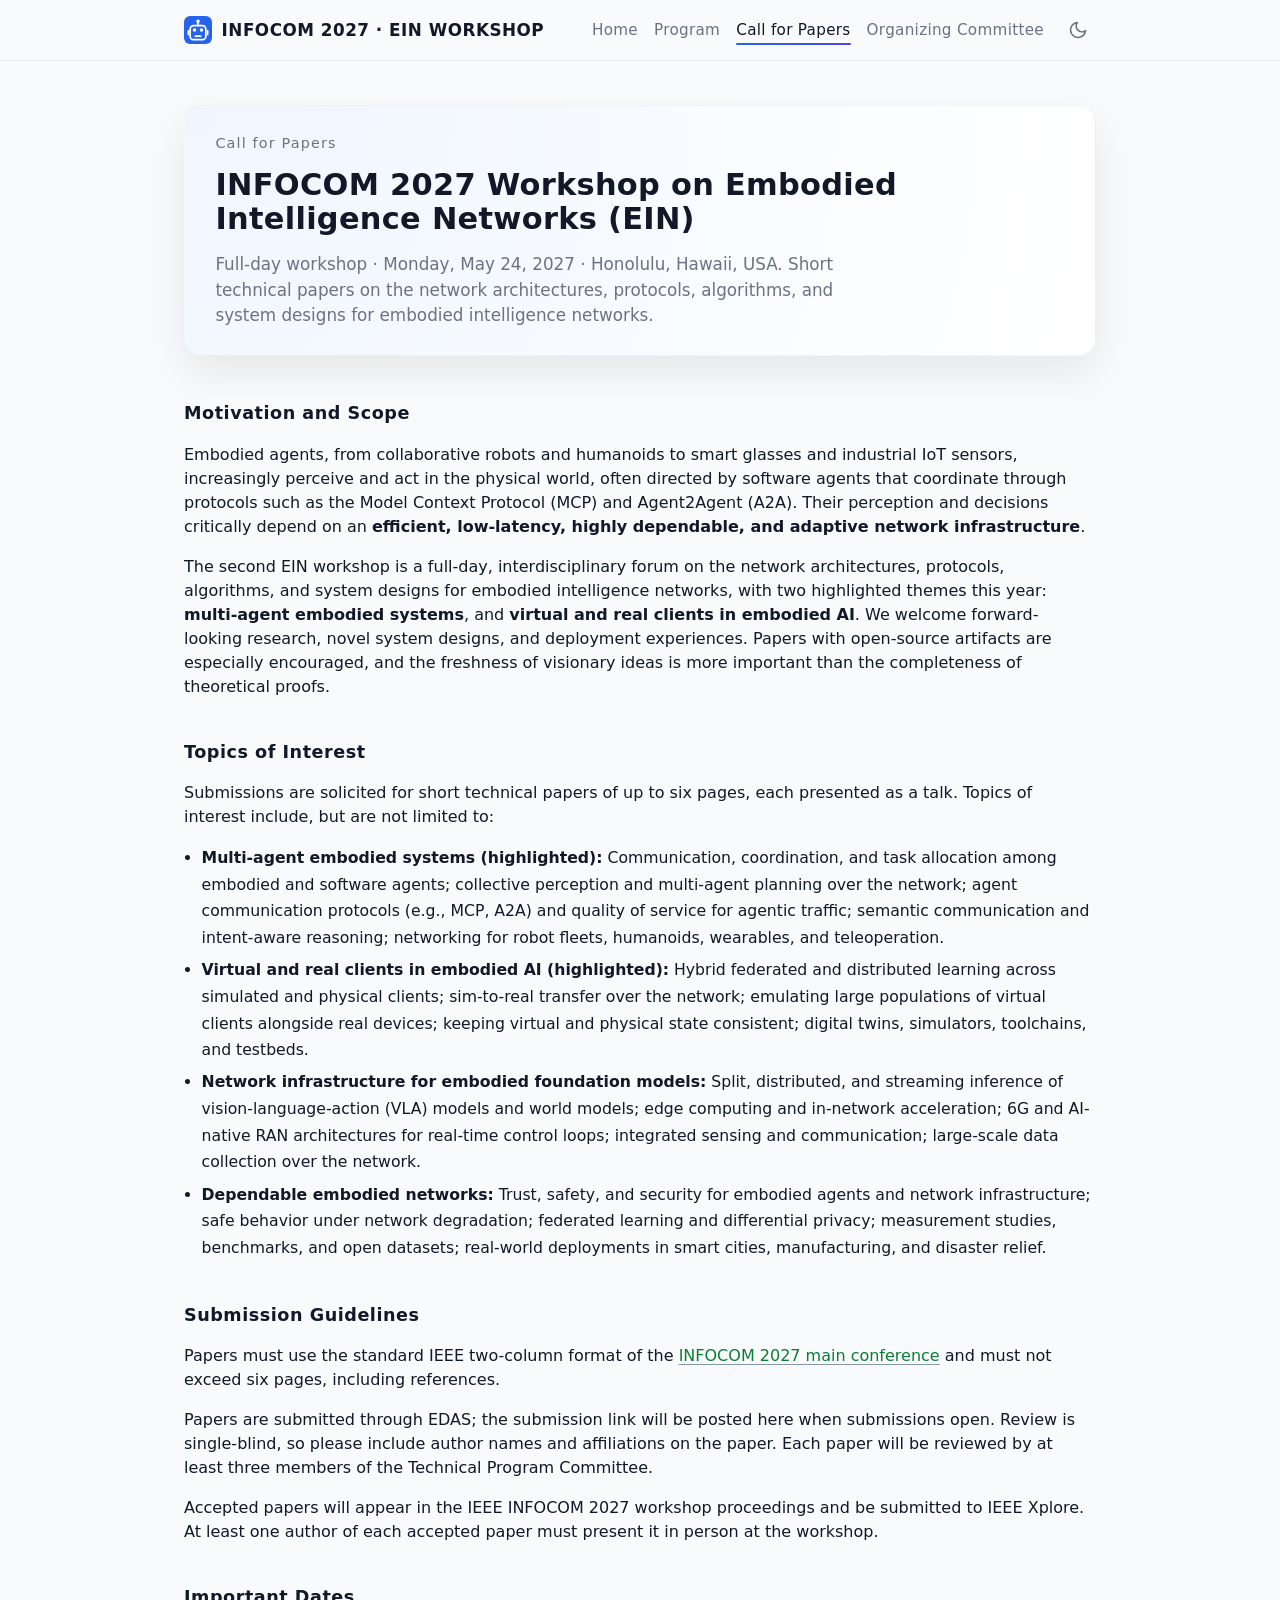
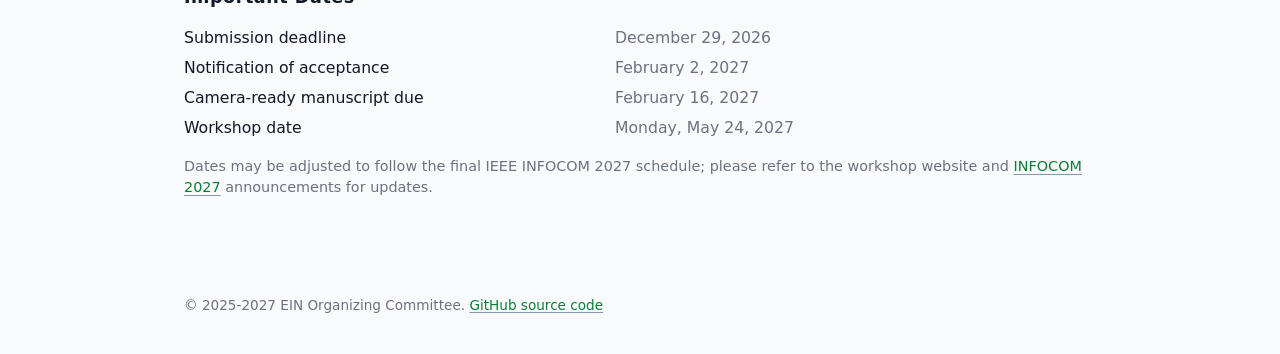
==== commit e1a50707: "Rewrite the CFP review and submission text for authors. Co-Authored-By: Claude Opus 5.5 <noreply@ant" ====
--- a/cfp.html
+++ b/cfp.html
@@ -178,18 +178,15 @@
                     and must not exceed six pages, including references.
                 </p>
                 <p>
-                    All papers receive single-blind peer review, with at least three reviews from
-                    members of the Technical Program Committee. Conflicts of interest are enforced
-                    through EDAS, and papers co-authored by an organizer are handled by a TPC member
-                    with no conflict.
-                </p>
-                <p>
-                    Accepted papers must be presented in person at the workshop by one of the
-                    authors and will be submitted for inclusion in IEEE Xplore.
-                </p>
-                <p>
-                    Papers will be submitted via EDAS. The link to the submission site will be
-                    posted here once submissions open.
+                    Papers are submitted through EDAS; the submission link will be posted here when
+                    submissions open. Review is single-blind, so please include author names and
+                    affiliations on the paper. Each paper will be reviewed by at least three members
+                    of the Technical Program Committee.
+                </p>
+                <p>
+                    Accepted papers will appear in the IEEE INFOCOM 2027 workshop proceedings and be
+                    submitted to IEEE Xplore. At least one author of each accepted paper must
+                    present it in person at the workshop.
                 </p>
             </section>
 
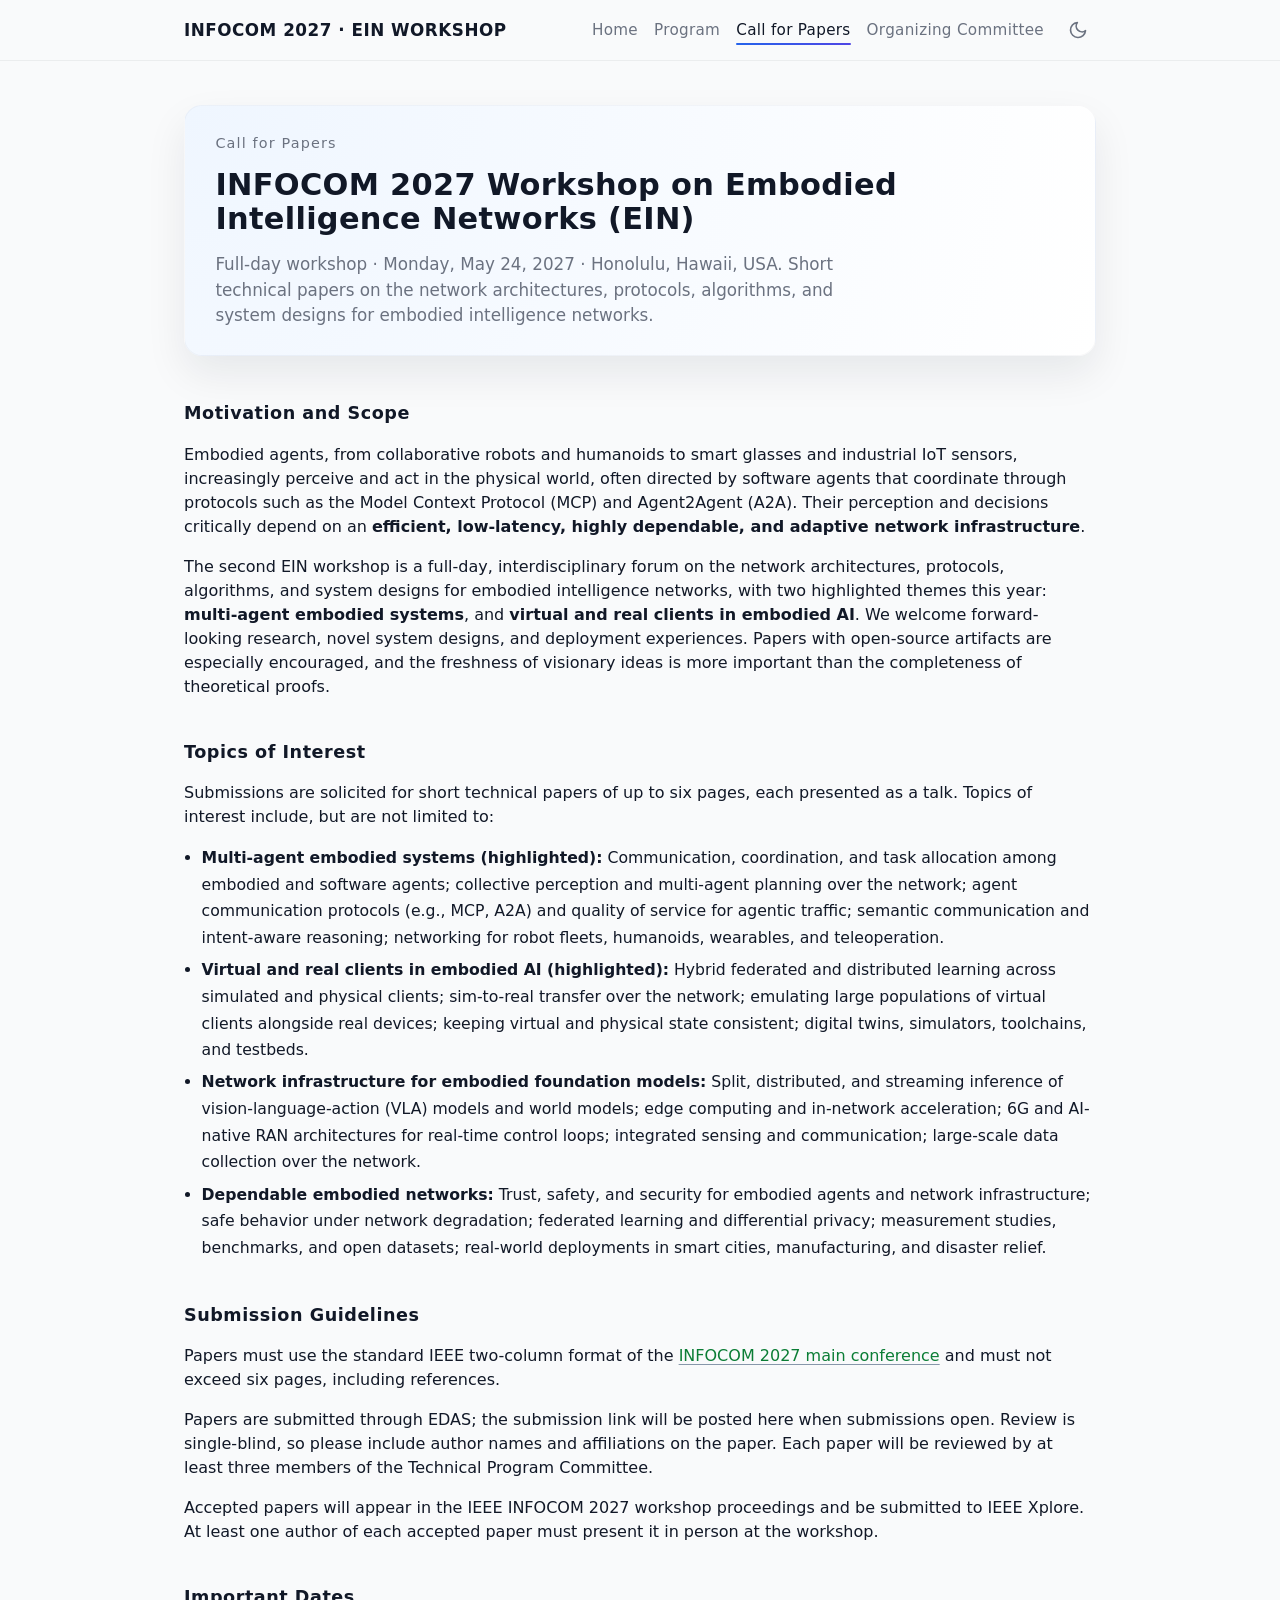
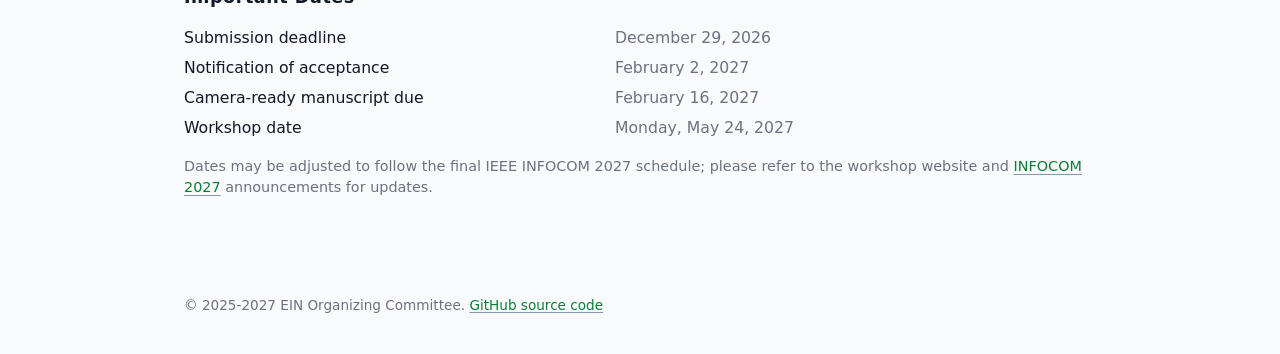
==== commit 4632fa58: "Add the EIN 2027 logo, a matching favicon, and Min Song to the steering committee. The new logo is a" ====
--- a/cfp.html
+++ b/cfp.html
@@ -10,7 +10,7 @@
         <link rel="icon" type="image/png" sizes="16x16" href="assets/icons/favicon-16x16.png" />
         <link rel="icon" type="image/svg+xml" href="assets/icons/logo.svg" />
         <link rel="apple-touch-icon" sizes="180x180" href="apple-touch-icon.png" />
-        <link rel="mask-icon" href="assets/icons/safari-pinned-tab.svg" color="#2563eb" />
+        <link rel="mask-icon" href="assets/icons/safari-pinned-tab.svg" color="#529da3" />
         <meta
             name="description"
             content="Call for Papers for the INFOCOM 2027 Workshop on Embodied Intelligence Networks (EIN)."
@@ -28,14 +28,7 @@
         <header class="site-header">
             <nav class="nav" data-nav>
                 <a href="index.html" class="site-title">
-                    <img
-                        src="assets/icons/logo.svg"
-                        alt=""
-                        class="site-logo"
-                        width="28"
-                        height="28"
-                    />
-                    <span>INFOCOM 2027 · EIN workshop</span>
+                    INFOCOM 2027 · EIN <span>workshop</span>
                 </a>
 
                 <button
--- a/assets/css/styles.css
+++ b/assets/css/styles.css
@@ -95,20 +95,10 @@
     white-space: nowrap;
     text-decoration: none;
     /* remove underline for the title */
-    display: inline-flex;
-    align-items: center;
-    gap: 0.6rem;
-}
-
-.site-logo {
-    display: block;
-    flex: none;
-    width: 28px;
-    height: 28px;
-}
-
-/* Keep the logo, title, and menu button on one row on phones; the title
-   wraps to two lines only on the narrowest screens. */
+}
+
+/* Keep the title and menu button on one row on phones; the title wraps to
+   two lines only on the narrowest screens. */
 @media (max-width: 720px) {
     .nav {
         gap: 0.75rem;
@@ -117,14 +107,8 @@
     .site-title {
         font-size: 0.9rem;
         letter-spacing: 0.02em;
-        gap: 0.5rem;
         white-space: normal;
         line-height: 1.25;
-    }
-
-    .site-logo {
-        width: 24px;
-        height: 24px;
     }
 }
 
@@ -314,6 +298,57 @@
     background-color: var(--bg-elevated);
     box-shadow: var(--shadow-soft);
     border: 1px solid rgba(15, 23, 42, 0.03);
+}
+
+.nowrap {
+    white-space: nowrap;
+}
+
+/* Home page hero: text beside the workshop logo */
+.hero-with-logo {
+    display: flex;
+    align-items: center;
+    gap: 2rem;
+}
+
+.hero-text {
+    flex: 1 1 auto;
+    min-width: 0;
+}
+
+.hero-logo {
+    flex: none;
+    width: 270px;
+}
+
+.hero-logo img {
+    width: 100%;
+    height: auto;
+}
+
+/* Show the logo variant that matches the theme. */
+.hero-logo-light,
+[data-theme="dark"] .hero-logo-dark {
+    display: block;
+}
+
+.hero-logo-dark,
+[data-theme="dark"] .hero-logo-light {
+    display: none;
+}
+
+@media (max-width: 720px) {
+    .hero-with-logo {
+        flex-direction: column;
+        align-items: stretch;
+        gap: 1.25rem;
+    }
+
+    .hero-logo {
+        order: -1;
+        width: min(72%, 260px);
+        margin: 0 auto;
+    }
 }
 
 /* Soft gradient overlay for the hero card */
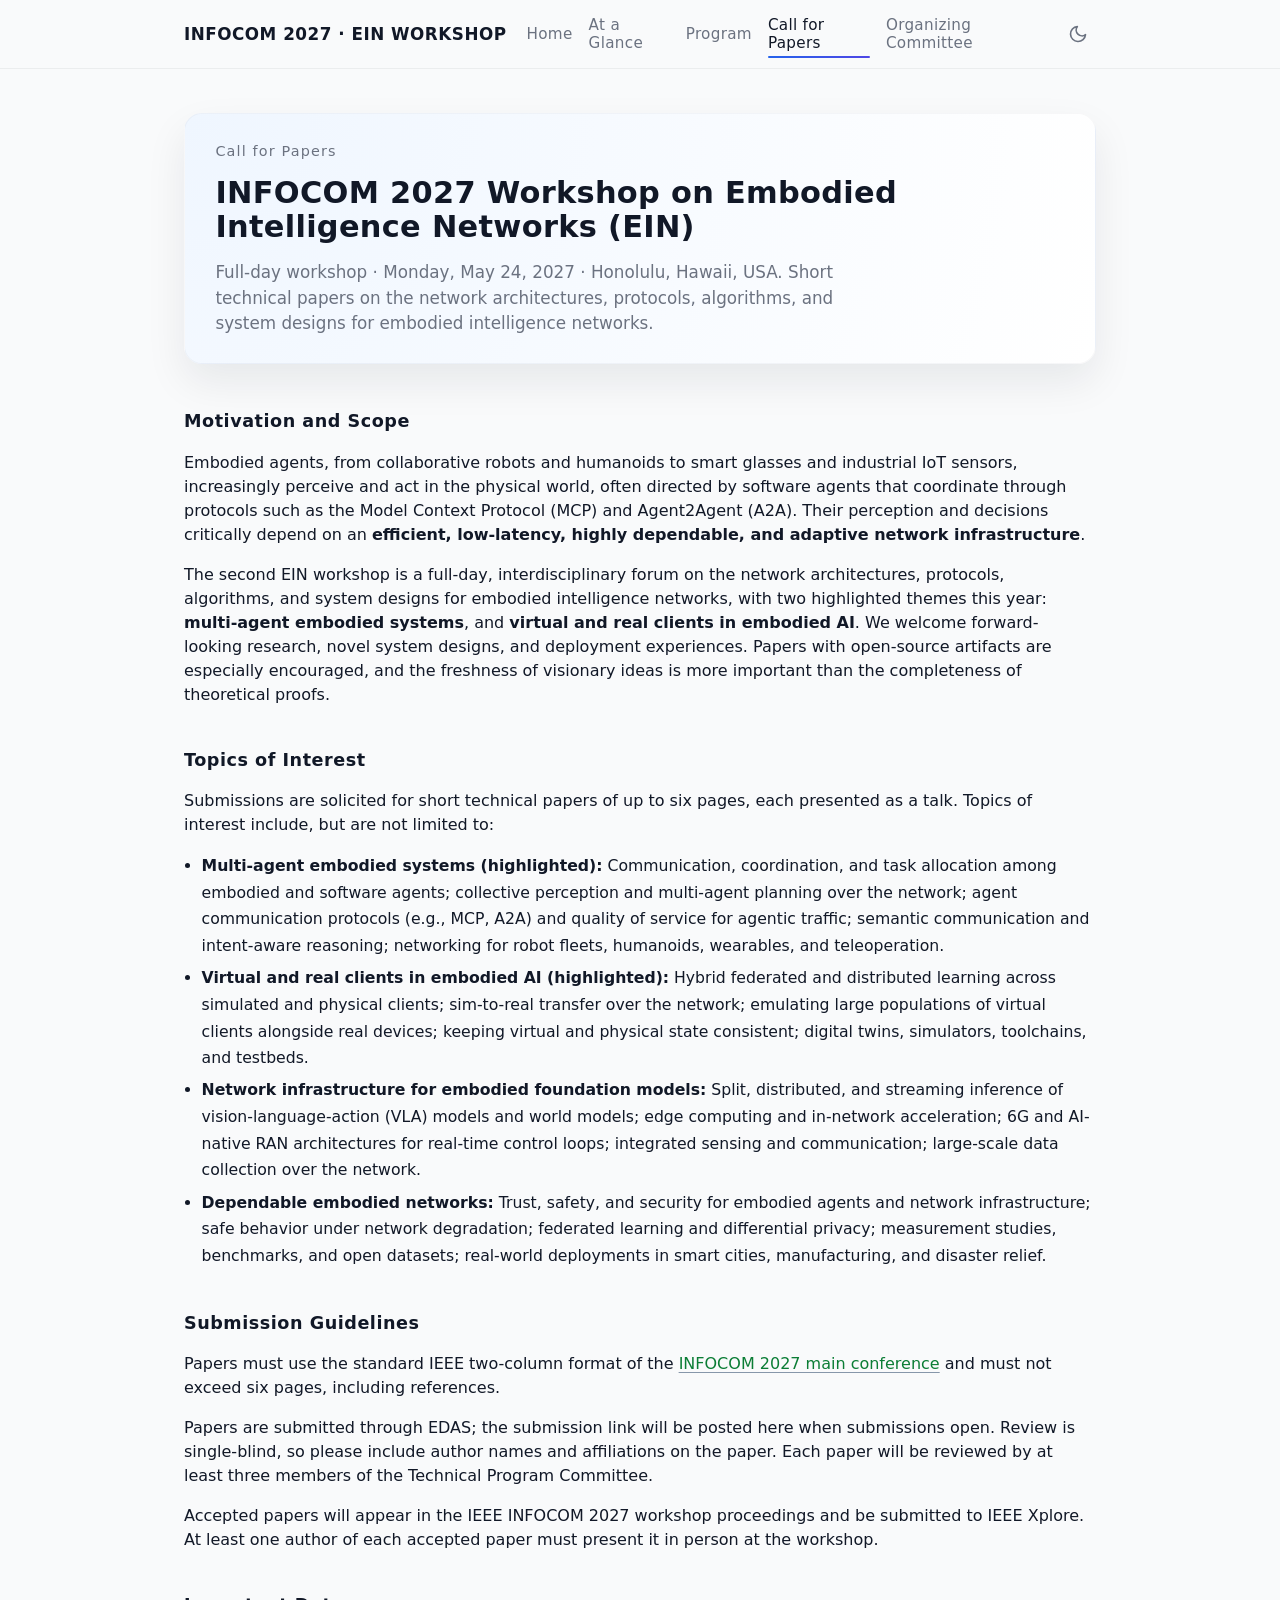
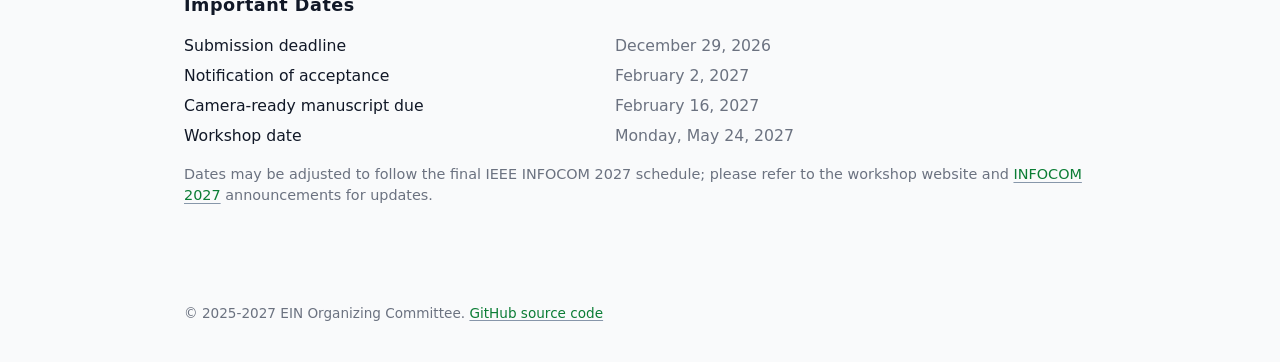
==== commit dec6d48c: "Add the EIN 2027 "At a Glance" flyer and update the steering committee. The flyer (assets/images/ein" ====
--- a/cfp.html
+++ b/cfp.html
@@ -47,6 +47,14 @@
 
                 <div class="nav-links">
                     <a href="index.html" class="nav-link">Home</a>
+                    <a
+                        href="assets/images/ein27-flyer.pdf"
+                        class="nav-link"
+                        target="_blank"
+                        rel="noreferrer"
+                    >
+                        At a Glance
+                    </a>
                     <a href="program.html" class="nav-link">Program</a>
                     <a href="cfp.html" class="nav-link nav-link--active">Call for Papers</a>
                     <a href="committee.html" class="nav-link">Organizing Committee</a>
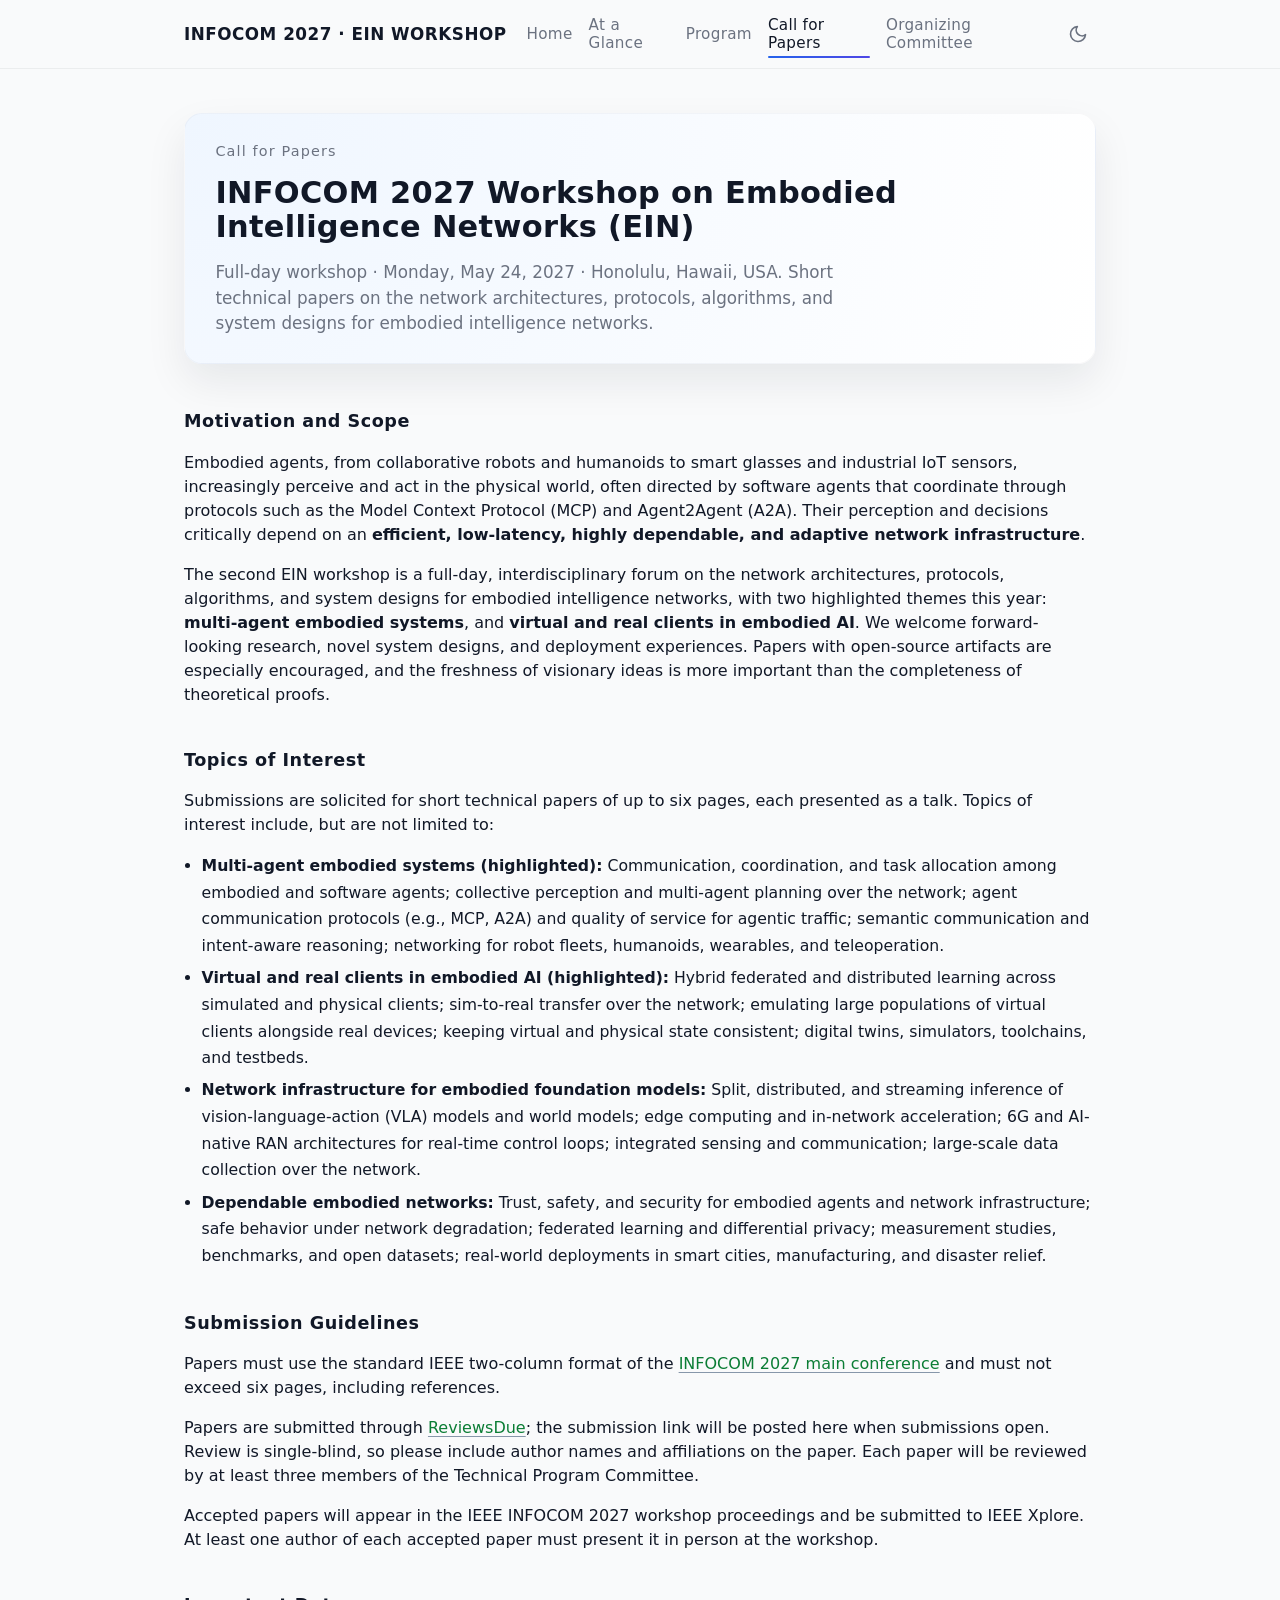
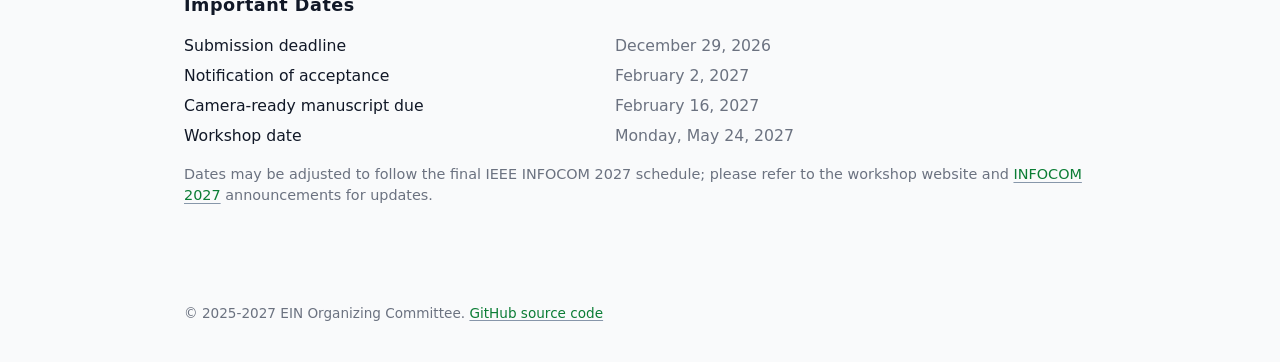
==== commit bc706b8f: "Switch paper submission from EDAS to ReviewsDue on the CFP page. Co-Authored-By: Claude Opus 5.5 <no" ====
--- a/cfp.html
+++ b/cfp.html
@@ -179,10 +179,11 @@
                     and must not exceed six pages, including references.
                 </p>
                 <p>
-                    Papers are submitted through EDAS; the submission link will be posted here when
-                    submissions open. Review is single-blind, so please include author names and
-                    affiliations on the paper. Each paper will be reviewed by at least three members
-                    of the Technical Program Committee.
+                    Papers are submitted through
+                    <a href="https://reviewsdue.com">ReviewsDue</a>; the submission link will be
+                    posted here when submissions open. Review is single-blind, so please include
+                    author names and affiliations on the paper. Each paper will be reviewed by at
+                    least three members of the Technical Program Committee.
                 </p>
                 <p>
                     Accepted papers will appear in the IEEE INFOCOM 2027 workshop proceedings and be
